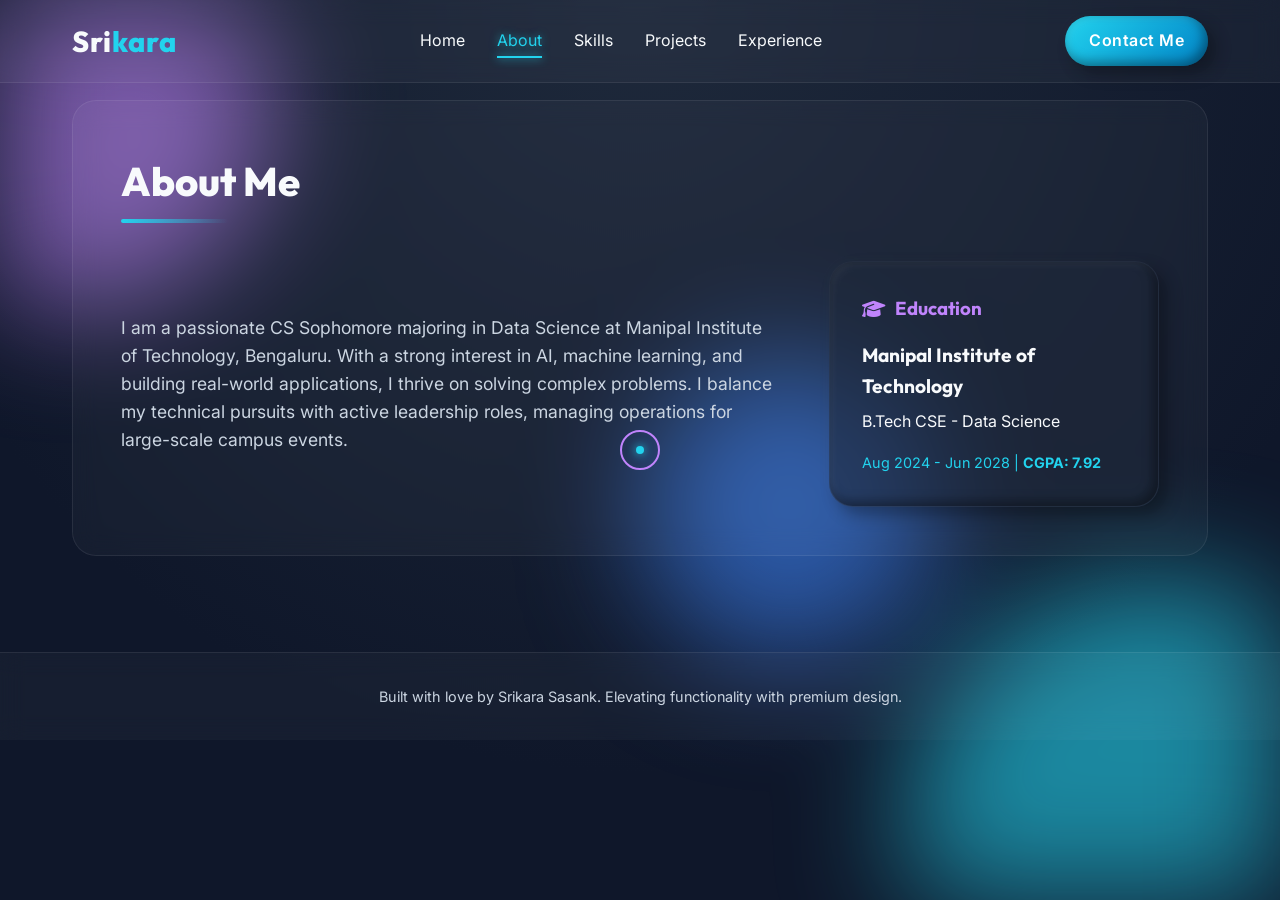
==== about.html @ fafae760 "Add files via upload" ====
<!DOCTYPE html>
<html lang="en">

<head>
    <meta charset="UTF-8">
    <meta name="viewport" content="width=device-width, initial-scale=1.0">
    <title>Srikara Sasank | Portfolio - About</title>
    <meta name="description" content="Portfolio of Varanasi Sai Srikara Sasank - Data Science Undergrad & Software Developer">
    <link rel="stylesheet" href="css/style.css">
    <link href="https://fonts.googleapis.com/css2?family=Outfit:wght@300;400;600;800&family=Inter:wght@300;400;600&display=swap" rel="stylesheet">
    <link rel="stylesheet" href="https://cdnjs.cloudflare.com/ajax/libs/font-awesome/6.4.0/css/all.min.css">
</head>

<body class="page-transition">
    <!-- Liquid Animated Background -->
    <div class="liquid-bg">
        <div class="blob blob-1"></div>
        <div class="blob blob-2"></div>
        <div class="blob blob-3"></div>
    </div>

    <!-- Custom Cursor -->
    <div class="cursor-dot"></div>
    <div class="cursor-outline"></div>

    <!-- Navigation (Glassmorphism) -->
    <nav class="glass-nav">
        <div class="nav-content">
            <div class="logo">Sri<span>kara</span></div>
            <ul class="nav-links">
                <li><a href="index.html" class="nav-link">Home</a></li>
                <li><a href="about.html" class="nav-link active">About</a></li>
                <li><a href="skills.html" class="nav-link">Skills</a></li>
                <li><a href="projects.html" class="nav-link">Projects</a></li>
                <li><a href="experience.html" class="nav-link">Experience</a></li>
            </ul>
            <a href="mailto:srikarasasankv@gmail.com" class="btn clay-btn ripple-btn">Contact Me</a>
        </div>
    </nav>

    <main id="main-content">
        <!-- About Section -->
        <section id="about" class="about-section glass-panel">
            <div class="section-header">
                <h2>About Me</h2>
            </div>
            <div class="about-content">
                <div class="about-text">
                    <p>I am a passionate CS Sophomore majoring in Data Science at Manipal Institute of Technology,
                        Bengaluru. With a strong interest in AI, machine learning, and building real-world applications,
                        I thrive on solving complex problems. I balance my technical pursuits with active leadership
                        roles, managing operations for large-scale campus events.</p>
                </div>
                <div class="clay-card education-card tilt-card">
                    <h3><i class="fas fa-graduation-cap"></i> Education</h3>
                    <h4>Manipal Institute of Technology</h4>
                    <p>B.Tech CSE - Data Science</p>
                    <p class="date">Aug 2024 - Jun 2028 | <strong>CGPA: 7.92</strong></p>
                </div>
            </div>
        </section>
    </main>

    <footer class="glass-footer">
        <p>Built with love by Srikara Sasank. Elevating functionality with premium design.</p>
    </footer>

    <script src="js/script.js"></script>
</body>

</html>
---- css/style.css ----
/* --- Global Variables & Reset --- */
:root {
    --bg-dark: #0f172a;
    --text-main: #f8fafc;
    --text-muted: #cbd5e1;
    --accent-cyan: #22d3ee;
    --accent-purple: #c084fc;
    
    /* Glassmorphism */
    --glass-bg: rgba(255, 255, 255, 0.03);
    --glass-border: rgba(255, 255, 255, 0.08);
    --glass-blur: blur(12px);

    /* Claymorphism Dark Mode */
    --clay-bg: rgba(30, 41, 59, 0.6);
    --clay-shadow: 
        8px 8px 16px rgba(0, 0, 0, 0.3),
        -4px -4px 12px rgba(255, 255, 255, 0.02),
        inset -4px -4px 12px rgba(0, 0, 0, 0.4),
        inset 4px 4px 10px rgba(255, 255, 255, 0.05);
}

* {
    margin: 0;
    padding: 0;
    box-sizing: border-box;
    /* Custom cursor hiding default */
    cursor: none;
}

/* Fallback for touch screens */
@media (max-width: 768px) {
    * {
        cursor: auto;
    }
    .cursor-dot, .cursor-outline {
        display: none !important;
    }
}

html {
    scroll-behavior: smooth;
    font-family: 'Inter', sans-serif;
    color: var(--text-main);
}

body {
    background-color: var(--bg-dark);
    /* Subtle radial gradient for depth */
    background-image: radial-gradient(circle at 50% 0%, #1e293b 0%, #0f172a 70%);
    min-height: 100vh;
    overflow-x: hidden;
    position: relative;
    line-height: 1.6;
}

h1, h2, h3, h4, h5, .logo {
    font-family: 'Outfit', sans-serif;
}

a {
    text-decoration: none;
    color: inherit;
    position: relative;
}

/* --- External Links/Buttons custom hover overrides --- */
a, .btn, button {
    cursor: none; /* Let custom cursor takeover */
}

/* --- Liquid Glass Background Animation --- */
.liquid-bg {
    position: fixed;
    top: 0;
    left: 0;
    width: 100vw;
    height: 100vh;
    z-index: -1;
    overflow: hidden;
    filter: blur(60px);
}

.blob {
    position: absolute;
    border-radius: 50%;
    animation: liquidMove 15s infinite alternate ease-in-out;
    opacity: 0.6;
    mix-blend-mode: screen;
}

.blob-1 {
    width: 400px;
    height: 400px;
    background: var(--accent-purple);
    top: -10%;
    left: -10%;
    animation-delay: 0s;
}

.blob-2 {
    width: 500px;
    height: 500px;
    background: var(--accent-cyan);
    bottom: -20%;
    right: -10%;
    animation-delay: -5s;
}

.blob-3 {
    width: 300px;
    height: 300px;
    background: #3b82f6; /* Blueish */
    top: 40%;
    left: 50%;
    animation-delay: -10s;
}

@keyframes liquidMove {
    0% {
        transform: translate(0, 0) scale(1) rotate(0deg);
        border-radius: 40% 60% 70% 30% / 40% 50% 60% 50%;
    }
    50% {
        transform: translate(20vw, 10vh) scale(1.1) rotate(180deg);
        border-radius: 60% 40% 30% 70% / 50% 60% 40% 50%;
    }
    100% {
        transform: translate(-10vw, 20vh) scale(0.9) rotate(360deg);
        border-radius: 40% 60% 70% 30% / 40% 50% 60% 50%;
    }
}

/* --- Navigation --- */
.glass-nav {
    position: fixed;
    top: 0;
    width: 100%;
    z-index: 1000;
    background: var(--glass-bg);
    backdrop-filter: var(--glass-blur);
    border-bottom: 1px solid var(--glass-border);
    transition: all 0.3s ease;
}

.nav-content {
    max-width: 1200px;
    margin: 0 auto;
    padding: 1rem 2rem;
    display: flex;
    justify-content: space-between;
    align-items: center;
}

.logo {
    font-size: 1.8rem;
    font-weight: 800;
    letter-spacing: 1px;
}

.logo span {
    color: var(--accent-cyan);
}

.nav-links {
    display: flex;
    list-style: none;
    gap: 2rem;
}

.nav-links a {
    font-size: 1rem;
    font-weight: 400;
    transition: color 0.3s, text-shadow 0.3s;
    position: relative;
    padding: 0.5rem 0;
}

.nav-links a.active {
    color: var(--accent-cyan);
    text-shadow: 0 0 8px rgba(34, 211, 238, 0.6);
}

.nav-links a:hover {
    color: var(--accent-cyan);
}

.nav-links a::after {
    content: '';
    position: absolute;
    width: 0;
    height: 2px;
    bottom: 0px;
    left: 0;
    background: var(--accent-cyan);
    transition: width 0.3s;
    box-shadow: 0 0 10px var(--accent-cyan);
}

.nav-links a:hover::after,
.nav-links a.active::after {
    width: 100%;
}

/* --- Layout & Typography --- */
main {
    max-width: 1200px;
    margin: 0 auto;
    padding: 100px 2rem 2rem;
}

/* Page Transition Mechanics */
#main-content {
    opacity: 0;
    transform: translateY(20px);
    transition: opacity 0.6s ease-out, transform 0.6s cubic-bezier(0.175, 0.885, 0.32, 1.275);
}

#main-content.page-enter-active {
    opacity: 1;
    transform: translateY(0);
}

#main-content.page-exit-active {
    opacity: 0;
    transform: translateY(-20px) scale(0.98);
    transition: opacity 0.5s ease-in, transform 0.5s ease-in;
}

.section-header {
    margin-bottom: 3rem;
}

.section-header h2 {
    font-size: 2.5rem;
    font-weight: 800;
    display: inline-block;
    position: relative;
}

.section-header h2::after {
    content: '';
    position: absolute;
    width: 60%;
    height: 4px;
    background: linear-gradient(90deg, var(--accent-cyan), transparent);
    bottom: -10px;
    left: 0;
    border-radius: 2px;
}

.text-center {
    text-align: center;
}

.text-center h2::after {
    left: 20%;
    background: linear-gradient(90deg, transparent, var(--accent-cyan), transparent);
}


/* --- Hero Section --- */
.hero-section {
    min-height: 85vh;
    display: flex;
    flex-direction: column;
    justify-content: center;
    align-items: center;
    position: relative;
}

.hero-title {
    font-size: 4.5rem;
    line-height: 1.2;
    margin-bottom: 1rem;
    z-index: 2;
    position: relative;
}

.gradient-text {
    background: linear-gradient(90deg, var(--accent-cyan), var(--accent-purple));
    -webkit-background-clip: text;
    -webkit-text-fill-color: transparent;
}

.hero-subtitle {
    font-size: 1.5rem;
    color: var(--text-muted);
    font-weight: 300;
    margin-bottom: 2.5rem;
    max-width: 600px;
    margin-left: auto;
    margin-right: auto;
}

.social-links {
    display: flex;
    gap: 1.5rem;
    justify-content: center;
}

/* Liquid Button / Icon */
.liquid-icon {
    display: flex;
    align-items: center;
    justify-content: center;
    width: 50px;
    height: 50px;
    border-radius: 40% 60% 70% 30% / 40% 50% 60% 50%;
    background: rgba(255,255,255,0.05);
    backdrop-filter: blur(10px);
    border: 1px solid rgba(255,255,255,0.1);
    font-size: 1.2rem;
    color: var(--text-main);
    transition: all 0.4s ease;
    animation: liquidBorder 5s infinite linear;
}

.liquid-icon:hover {
    background: var(--accent-cyan);
    color: var(--bg-dark);
    transform: translateY(-5px) scale(1.1);
    box-shadow: 0 0 20px rgba(34, 211, 238, 0.5);
}

@keyframes liquidBorder {
    0% { border-radius: 40% 60% 70% 30% / 40% 50% 60% 50%; }
    50% { border-radius: 60% 40% 30% 70% / 50% 60% 40% 50%; }
    100% { border-radius: 40% 60% 70% 30% / 40% 50% 60% 50%; }
}

/* --- Components --- */

/* Glass Panel (General use) */
.glass-panel {
    background: var(--glass-bg);
    backdrop-filter: var(--glass-blur);
    border: 1px solid var(--glass-border);
    border-radius: 24px;
    padding: 3rem;
    margin-bottom: 4rem;
}

/* Clay Card */
.clay-card {
    background: var(--clay-bg);
    border-radius: 24px;
    padding: 2rem;
    box-shadow: var(--clay-shadow);
    transition: transform 0.3s ease, box-shadow 0.3s ease;
    border: 1px solid rgba(255,255,255,0.03);
    position: relative;
    overflow: hidden;
}

.tilt-card {
    transform-style: preserve-3d;
}

.clay-card:hover {
    box-shadow: 
        15px 15px 25px rgba(0, 0, 0, 0.5),
        -5px -5px 15px rgba(34, 211, 238, 0.1), /* Cyan subtle glow */
        inset -2px -2px 10px rgba(0, 0, 0, 0.5),
        inset 2px 2px 8px rgba(255, 255, 255, 0.08);
}

/* Glass Card */
.glass-card {
    background: linear-gradient(135deg, rgba(255,255,255,0.05), rgba(255,255,255,0));
    backdrop-filter: blur(10px);
    border: 1px solid var(--glass-border);
    border-radius: 24px;
    padding: 2rem;
    position: relative;
    overflow: hidden;
    box-shadow: 0 8px 32px 0 rgba(0,0,0,0.3);
    transition: all 0.3s ease;
}

.glass-card::before {
    content: '';
    position: absolute;
    top: 0; left: -100%;
    width: 50%; height: 100%;
    background: linear-gradient(90deg, transparent, rgba(255,255,255,0.05), transparent);
    transform: skewX(-20deg);
    transition: left 0.5s ease;
}

.glass-card:hover::before {
    left: 150%;
}

.glass-card:hover {
    border-color: rgba(34, 211, 238, 0.4);
    box-shadow: 0 10px 40px rgba(34, 211, 238, 0.2);
}

/* --- Specific Sections --- */

.about-content {
    display: grid;
    grid-template-columns: 2fr 1fr;
    gap: 3rem;
    align-items: center;
}

.about-text p {
    font-size: 1.1rem;
    color: var(--text-muted);
}

.education-card h3 {
    color: var(--accent-purple);
    margin-bottom: 1rem;
    display: flex;
    align-items: center;
    gap: 10px;
}

.education-card h4 {
    font-size: 1.2rem;
    margin-bottom: 0.5rem;
}

.education-card .date {
    font-size: 0.9rem;
    color: var(--accent-cyan);
    margin-top: 1rem;
}

/* Skills */
.skills-grid {
    display: grid;
    grid-template-columns: repeat(auto-fit, minmax(280px, 1fr));
    gap: 2rem;
}

.skill-category h3 {
    margin-bottom: 1.5rem;
    color: var(--accent-cyan);
}

.skill-tags {
    display: flex;
    flex-wrap: wrap;
    gap: 10px;
}

.skill-tag {
    background: rgba(255,255,255,0.05);
    border: 1px solid var(--glass-border);
    padding: 6px 14px;
    border-radius: 20px;
    font-size: 0.9rem;
    color: var(--text-main);
    transition: all 0.3s cubic-bezier(0.175, 0.885, 0.32, 1.275);
    position: relative;
    overflow: hidden;
}

.skill-tag:hover {
    background: rgba(6, 182, 212, 0.2);
    border-color: var(--accent-cyan);
    transform: scale(1.1) translateY(-2px);
    box-shadow: 0 5px 15px rgba(34, 211, 238, 0.4);
}

/* Projects */
.projects-grid {
    display: grid;
    grid-template-columns: repeat(auto-fit, minmax(320px, 1fr));
    gap: 2rem;
    margin-bottom: 5rem;
}

.project-card h3 {
    font-size: 1.5rem;
    margin-bottom: 0.5rem;
    color: var(--text-main);
    transform: translateZ(30px); /* 3D pop for tilt */
}

.project-card .tech-stack {
    color: var(--accent-purple);
    font-size: 0.9rem;
    font-weight: 600;
    margin-bottom: 1rem;
}

.project-card p:not(.tech-stack) {
    color: var(--text-muted);
    font-size: 0.95rem;
    margin-bottom: 1.5rem;
}

.project-link {
    display: inline-block;
    padding: 8px 16px;
    background: rgba(255,255,255,0.05);
    border: 1px solid var(--glass-border);
    border-radius: 20px;
    color: var(--accent-cyan);
    font-size: 0.9rem;
    transition: all 0.3s cubic-bezier(0.175, 0.885, 0.32, 1.275);
    position: relative;
    overflow: hidden;
}

.project-link:hover {
    background: var(--accent-cyan);
    color: var(--bg-dark);
    transform: scale(1.05) translateY(-2px);
    box-shadow: 0 8px 20px rgba(34, 211, 238, 0.6);
}

/* Timeline / Experience */
.timeline {
    position: relative;
    padding-left: 20px;
}

.timeline::before {
    content: '';
    position: absolute;
    left: 0;
    top: 0;
    height: 100%;
    width: 2px;
    background: linear-gradient(to bottom, var(--accent-cyan), var(--accent-purple));
}

.timeline-item {
    position: relative;
    margin-bottom: 2rem;
}

.timeline-item::after {
    content: '';
    position: absolute;
    width: 14px;
    height: 14px;
    background: var(--bg-dark);
    border: 2px solid var(--accent-cyan);
    border-radius: 50%;
    left: -28px;
    top: 20px;
    transition: all 0.3s;
}

.timeline-item:hover::after {
    background: var(--accent-cyan);
    box-shadow: 0 0 15px var(--accent-cyan);
    transform: scale(1.3);
}

.timeline-item h4 {
    font-size: 1.3rem;
    color: var(--text-main);
    transform: translateZ(20px);
}

.timeline-item h5 {
    font-size: 1rem;
    color: var(--accent-cyan);
    margin-bottom: 0.5rem;
}

.timeline-item .date {
    font-size: 0.85rem;
    color: var(--text-muted);
    margin-bottom: 0.5rem;
    background: rgba(255,255,255,0.05);
    display: inline-block;
    padding: 2px 8px;
    border-radius: 10px;
}

.timeline-item p {
    color: var(--text-muted);
    font-size: 0.95rem;
}

/* Certs */
.certs-section {
    margin-bottom: 5rem;
}

.certs-container p {
    margin-bottom: 0.5rem;
    color: var(--text-muted);
}
.certs-container strong {
    color: var(--text-main);
}

/* Footer */
.glass-footer {
    text-align: center;
    padding: 2rem;
    background: var(--glass-bg);
    backdrop-filter: var(--glass-blur);
    border-top: 1px solid var(--glass-border);
    color: var(--text-muted);
    font-size: 0.9rem;
}

/* Responsive */
@media (max-width: 768px) {
    .hero-title { font-size: 3rem; }
    .hero-subtitle { font-size: 1.2rem; }
    .about-content { grid-template-columns: 1fr; }
    .nav-links { display: none; } /* Could add hamburger menu for full implementation */
}

/* --- ADDITIONS: Crazy Animations & UI Upgrades --- */

/* Ripple Effect Styles */
.ripple-btn, .touch-ripple {
    position: relative;
    overflow: hidden;
}

.ripple {
    position: absolute;
    border-radius: 50%;
    background: rgba(255, 255, 255, 0.4);
    transform: scale(0);
    animation: ripple-anim 0.6s linear;
    pointer-events: none;
    z-index: 10;
}

@keyframes ripple-anim {
    to {
        transform: scale(4);
        opacity: 0;
    }
}

/* Custom Cursor */
.cursor-dot {
    width: 8px;
    height: 8px;
    background-color: var(--accent-cyan);
    border-radius: 50%;
    position: fixed;
    top: 50%;
    left: 50%;
    transform: translate(-50%, -50%);
    pointer-events: none;
    z-index: 9999;
    box-shadow: 0 0 10px var(--accent-cyan);
    transition: width 0.2s, height 0.2s;
}

.cursor-outline {
    width: 40px;
    height: 40px;
    border: 2px solid var(--accent-purple);
    border-radius: 50%;
    position: fixed;
    top: 50%;
    left: 50%;
    transform: translate(-50%, -50%);
    pointer-events: none;
    z-index: 9998;
    transition: width 0.2s, height 0.2s, background-color 0.2s, border-color 0.2s;
}

.cursor-hover {
    width: 60px;
    height: 60px;
    background-color: rgba(34, 211, 238, 0.1);
    border-color: var(--accent-cyan);
    mix-blend-mode: screen;
}

/* Enhance existing buttons */
.btn {
    display: inline-block;
    padding: 12px 24px;
    font-weight: 600;
    letter-spacing: 0.5px;
    border: none;
    outline: none;
}

.clay-btn {
    background: linear-gradient(135deg, var(--accent-cyan), #0284c7);
    color: #fff;
    border-radius: 30px;
    box-shadow: var(--clay-shadow);
    transition: all 0.3s cubic-bezier(0.175, 0.885, 0.32, 1.275);
}

.clay-btn:hover {
    transform: translateY(-3px) scale(1.05);
    box-shadow: 0 10px 25px rgba(34, 211, 238, 0.5), inset -2px -2px 5px rgba(0,0,0,0.2), inset 2px 2px 8px rgba(255,255,255,0.3);
}
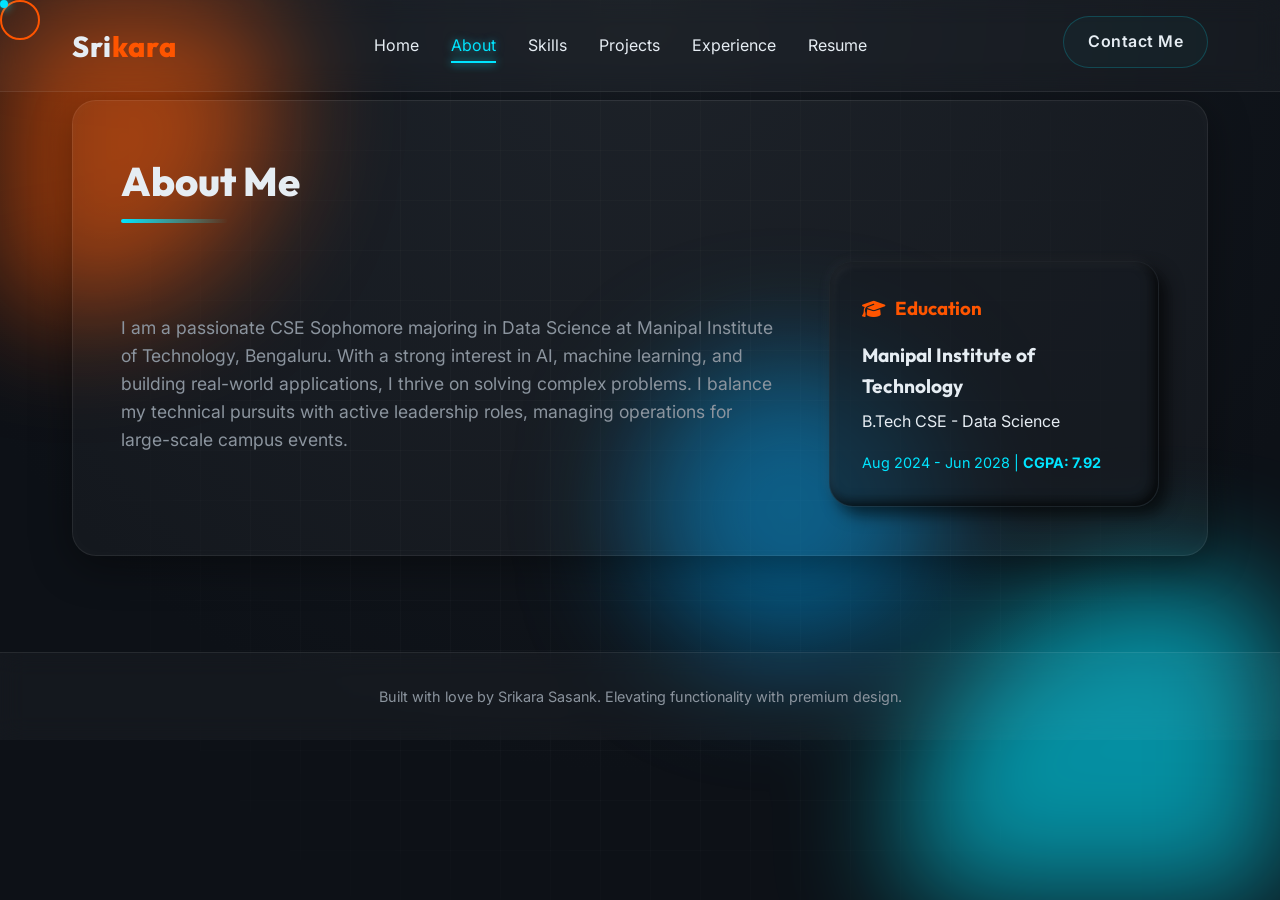
==== commit 27fd8070: "Add files via upload" ====
--- a/about.html
+++ b/about.html
@@ -5,9 +5,12 @@
     <meta charset="UTF-8">
     <meta name="viewport" content="width=device-width, initial-scale=1.0">
     <title>Srikara Sasank | Portfolio - About</title>
-    <meta name="description" content="Portfolio of Varanasi Sai Srikara Sasank - Data Science Undergrad & Software Developer">
+    <meta name="description"
+        content="Portfolio of Varanasi Sai Srikara Sasank - Data Science Undergrad & Software Developer">
     <link rel="stylesheet" href="css/style.css">
-    <link href="https://fonts.googleapis.com/css2?family=Outfit:wght@300;400;600;800&family=Inter:wght@300;400;600&display=swap" rel="stylesheet">
+    <link
+        href="https://fonts.googleapis.com/css2?family=Outfit:wght@300;400;600;800&family=Inter:wght@300;400;600&display=swap"
+        rel="stylesheet">
     <link rel="stylesheet" href="https://cdnjs.cloudflare.com/ajax/libs/font-awesome/6.4.0/css/all.min.css">
 </head>
 
@@ -33,8 +36,11 @@
                 <li><a href="skills.html" class="nav-link">Skills</a></li>
                 <li><a href="projects.html" class="nav-link">Projects</a></li>
                 <li><a href="experience.html" class="nav-link">Experience</a></li>
+                <li><a href="assets/Srikara_Sasank_Resume.pdf" target="_blank" class="nav-link">Resume</a></li>
             </ul>
-            <a href="mailto:srikarasasankv@gmail.com" class="btn clay-btn ripple-btn">Contact Me</a>
+            <div class="nav-actions">
+                <a href="#" class="btn clay-btn ripple-btn contact-modal-trigger">Contact Me</a>
+            </div>
         </div>
     </nav>
 
@@ -46,7 +52,7 @@
             </div>
             <div class="about-content">
                 <div class="about-text">
-                    <p>I am a passionate CS Sophomore majoring in Data Science at Manipal Institute of Technology,
+                    <p>I am a passionate CSE Sophomore majoring in Data Science at Manipal Institute of Technology,
                         Bengaluru. With a strong interest in AI, machine learning, and building real-world applications,
                         I thrive on solving complex problems. I balance my technical pursuits with active leadership
                         roles, managing operations for large-scale campus events.</p>
@@ -68,4 +74,4 @@
     <script src="js/script.js"></script>
 </body>
 
-</html>
+</html>
--- a/css/style.css
+++ b/css/style.css
@@ -1,10 +1,10 @@
 /* --- Global Variables & Reset --- */
 :root {
-    --bg-dark: #0f172a;
-    --text-main: #f8fafc;
-    --text-muted: #cbd5e1;
-    --accent-cyan: #22d3ee;
-    --accent-purple: #c084fc;
+    --bg-dark: #0d1117;
+    --text-main: #e6edf3;
+    --text-muted: #8b949e;
+    --accent-cyan: #00e5ff; /* Tron Blue */
+    --accent-purple: #ff5500; /* Neon Orange */
     
     /* Glassmorphism */
     --glass-bg: rgba(255, 255, 255, 0.03);
@@ -12,11 +12,11 @@
     --glass-blur: blur(12px);
 
     /* Claymorphism Dark Mode */
-    --clay-bg: rgba(30, 41, 59, 0.6);
+    --clay-bg: rgba(22, 27, 34, 0.6);
     --clay-shadow: 
-        8px 8px 16px rgba(0, 0, 0, 0.3),
-        -4px -4px 12px rgba(255, 255, 255, 0.02),
-        inset -4px -4px 12px rgba(0, 0, 0, 0.4),
+        8px 8px 16px rgba(0, 0, 0, 0.6),
+        -4px -4px 12px rgba(255, 255, 255, 0.03),
+        inset -4px -4px 12px rgba(0, 0, 0, 0.7),
         inset 4px 4px 10px rgba(255, 255, 255, 0.05);
 }
 
@@ -44,12 +44,17 @@
     color: var(--text-main);
 }
 
+html, body {
+    max-width: 100%;
+    overflow-x: hidden;
+}
+
 body {
     background-color: var(--bg-dark);
     /* Subtle radial gradient for depth */
-    background-image: radial-gradient(circle at 50% 0%, #1e293b 0%, #0f172a 70%);
+    background-image: radial-gradient(circle at 50% 0%, #161b22 0%, #0d1117 70%);
     min-height: 100vh;
-    overflow-x: hidden;
+    position: relative;
     position: relative;
     line-height: 1.6;
 }
@@ -74,7 +79,7 @@
     position: fixed;
     top: 0;
     left: 0;
-    width: 100vw;
+    width: 100%;
     height: 100vh;
     z-index: -1;
     overflow: hidden;
@@ -110,7 +115,7 @@
 .blob-3 {
     width: 300px;
     height: 300px;
-    background: #3b82f6; /* Blueish */
+    background: #0088cc; /* Darker Tron Blue */
     top: 40%;
     left: 50%;
     animation-delay: -10s;
@@ -156,10 +161,17 @@
     font-size: 1.8rem;
     font-weight: 800;
     letter-spacing: 1px;
+    color: var(--text-main);
+    transition: all 0.3s ease;
 }
 
 .logo span {
-    color: var(--accent-cyan);
+    color: var(--accent-purple);
+}
+
+.logo:hover {
+    text-shadow: 0 0 15px var(--accent-cyan);
+    transform: scale(1.02);
 }
 
 .nav-links {
@@ -212,19 +224,20 @@
 /* Page Transition Mechanics */
 #main-content {
     opacity: 0;
-    transform: translateY(20px);
-    transition: opacity 0.6s ease-out, transform 0.6s cubic-bezier(0.175, 0.885, 0.32, 1.275);
+    transform: translate3d(0, 20px, 0);
+    transition: opacity 0.3s ease-out, transform 0.3s ease-out;
+    will-change: transform, opacity;
 }
 
 #main-content.page-enter-active {
     opacity: 1;
-    transform: translateY(0);
+    transform: translate3d(0, 0, 0);
 }
 
 #main-content.page-exit-active {
     opacity: 0;
-    transform: translateY(-20px) scale(0.98);
-    transition: opacity 0.5s ease-in, transform 0.5s ease-in;
+    transform: translate3d(0, -20px, 0) scale(0.98);
+    transition: opacity 0.3s ease-in, transform 0.3s ease-in;
 }
 
 .section-header {
@@ -646,13 +659,13 @@
     background-color: var(--accent-cyan);
     border-radius: 50%;
     position: fixed;
-    top: 50%;
-    left: 50%;
-    transform: translate(-50%, -50%);
+    top: 0;
+    left: 0;
     pointer-events: none;
-    z-index: 9999;
+    z-index: 99999;
     box-shadow: 0 0 10px var(--accent-cyan);
     transition: width 0.2s, height 0.2s;
+    will-change: transform;
 }
 
 .cursor-outline {
@@ -661,12 +674,12 @@
     border: 2px solid var(--accent-purple);
     border-radius: 50%;
     position: fixed;
-    top: 50%;
-    left: 50%;
-    transform: translate(-50%, -50%);
+    top: 0;
+    left: 0;
     pointer-events: none;
-    z-index: 9998;
+    z-index: 99998;
     transition: width 0.2s, height 0.2s, background-color 0.2s, border-color 0.2s;
+    will-change: transform;
 }
 
 .cursor-hover {
@@ -688,15 +701,188 @@
 }
 
 .clay-btn {
-    background: linear-gradient(135deg, var(--accent-cyan), #0284c7);
-    color: #fff;
+    background: rgba(0, 229, 255, 0.03);
+    color: var(--text-main);
     border-radius: 30px;
-    box-shadow: var(--clay-shadow);
+    border: 1px solid rgba(0, 229, 255, 0.2);
+    box-shadow: none;
     transition: all 0.3s cubic-bezier(0.175, 0.885, 0.32, 1.275);
+    text-shadow: none;
 }
 
 .clay-btn:hover {
-    transform: translateY(-3px) scale(1.05);
-    box-shadow: 0 10px 25px rgba(34, 211, 238, 0.5), inset -2px -2px 5px rgba(0,0,0,0.2), inset 2px 2px 8px rgba(255,255,255,0.3);
-}
-
+    transform: translateY(-2px);
+    box-shadow: 0 5px 15px rgba(0, 229, 255, 0.15);
+    background: rgba(0, 229, 255, 0.08);
+    border-color: var(--accent-cyan);
+}
+
+/* --- EXTRA ARTISTIC TOUCHES --- */
+
+/* Tech Grid Overlay */
+body::before {
+    content: '';
+    position: fixed;
+    top: 0; left: 0;
+    width: 100%; height: 100vh;
+    background-image: 
+        linear-gradient(rgba(255,255,255,0.02) 1px, transparent 1px),
+        linear-gradient(90deg, rgba(255,255,255,0.02) 1px, transparent 1px);
+    background-size: 50px 50px;
+    z-index: -1;
+    pointer-events: none;
+    mask-image: radial-gradient(circle at center, black 40%, transparent 80%);
+    -webkit-mask-image: radial-gradient(circle at center, black 40%, transparent 80%);
+}
+
+/* Add a floating ambient glow behind glass panels */
+.glass-panel {
+    position: relative;
+    box-shadow: 0 10px 40px rgba(0, 0, 0, 0.4), inset 0 0 20px rgba(255, 255, 255, 0.02);
+}
+
+.glass-panel::before {
+    content: '';
+    position: absolute;
+    top: -2px; left: -2px; right: -2px; bottom: -2px;
+    background: linear-gradient(135deg, rgba(34, 211, 238, 0.3), rgba(192, 132, 252, 0.3), transparent 60%);
+    z-index: -1;
+    border-radius: 26px;
+    filter: blur(12px);
+    opacity: 0;
+    transition: opacity 0.8s ease;
+}
+
+.glass-panel:hover::before {
+    opacity: 0.6;
+    animation: slow-pulse 4s infinite alternate ease-in-out;
+}
+
+@keyframes slow-pulse {
+    0% { filter: blur(10px); opacity: 0.4; }
+    100% { filter: blur(16px); opacity: 0.8; }
+}
+
+/* Removed gradient text shadow for crisp typography */
+
+/* --- Modal Styles --- */
+.modal-overlay {
+    position: fixed;
+    top: 0;
+    left: 0;
+    width: 100%;
+    height: 100vh;
+    background: rgba(10, 10, 10, 0.8);
+    backdrop-filter: blur(15px);
+    z-index: 9999;
+    display: flex;
+    justify-content: center;
+    align-items: center;
+    opacity: 0;
+    pointer-events: none;
+    transition: opacity 0.4s ease;
+}
+
+.modal-overlay.active {
+    opacity: 1;
+    pointer-events: all;
+}
+
+.modal-content {
+    width: 90%;
+    max-width: 500px;
+    position: relative;
+    transform: translateY(50px) scale(0.9);
+    transition: transform 0.4s cubic-bezier(0.175, 0.885, 0.32, 1.275);
+    padding: 3rem 2rem;
+    text-align: center;
+}
+
+.modal-overlay.active .modal-content {
+    transform: translateY(0) scale(1);
+}
+
+.modal-close {
+    position: absolute;
+    top: 20px;
+    right: 20px;
+    background: transparent;
+    border: none;
+    color: var(--text-muted);
+    font-size: 1.5rem;
+    cursor: none; /* Let custom cursor take over */
+    transition: color 0.3s;
+}
+
+.modal-close:hover {
+    color: var(--accent-cyan);
+}
+
+.modal-title {
+    font-size: 2rem;
+    margin-bottom: 1rem;
+    color: var(--text-main);
+}
+
+.modal-desc {
+    color: var(--text-muted);
+    margin-bottom: 2rem;
+    font-size: 1rem;
+    line-height: 1.5;
+}
+
+.contact-methods {
+    display: flex;
+    flex-direction: column;
+    gap: 1.5rem;
+}
+
+.contact-method-card {
+    display: flex;
+    align-items: center;
+    gap: 1.5rem;
+    padding: 1.5rem;
+    text-decoration: none;
+    background: rgba(255,255,255,0.03);
+}
+
+.contact-method-card i {
+    font-size: 2rem;
+    color: var(--accent-cyan);
+    background: rgba(16, 185, 129, 0.1);
+    padding: 15px;
+    border-radius: 50%;
+}
+
+.method-details {
+    display: flex;
+    flex-direction: column;
+    text-align: left;
+}
+
+.method-label {
+    font-size: 0.85rem;
+    color: var(--text-muted);
+    text-transform: uppercase;
+    letter-spacing: 1px;
+}
+
+.method-value {
+    font-size: 1.1rem;
+    font-weight: 600;
+    color: var(--text-main);
+}
+
+.copy-btn {
+    color: var(--accent-cyan);
+    background: rgba(0, 229, 255, 0.1) !important;
+    border: 1px solid rgba(0, 229, 255, 0.3) !important;
+    transition: all 0.3s ease;
+}
+
+.copy-btn:hover {
+    background: var(--accent-cyan) !important;
+    color: var(--bg-dark) !important;
+    box-shadow: 0 0 15px var(--accent-cyan);
+    transform: scale(1.05);
+}
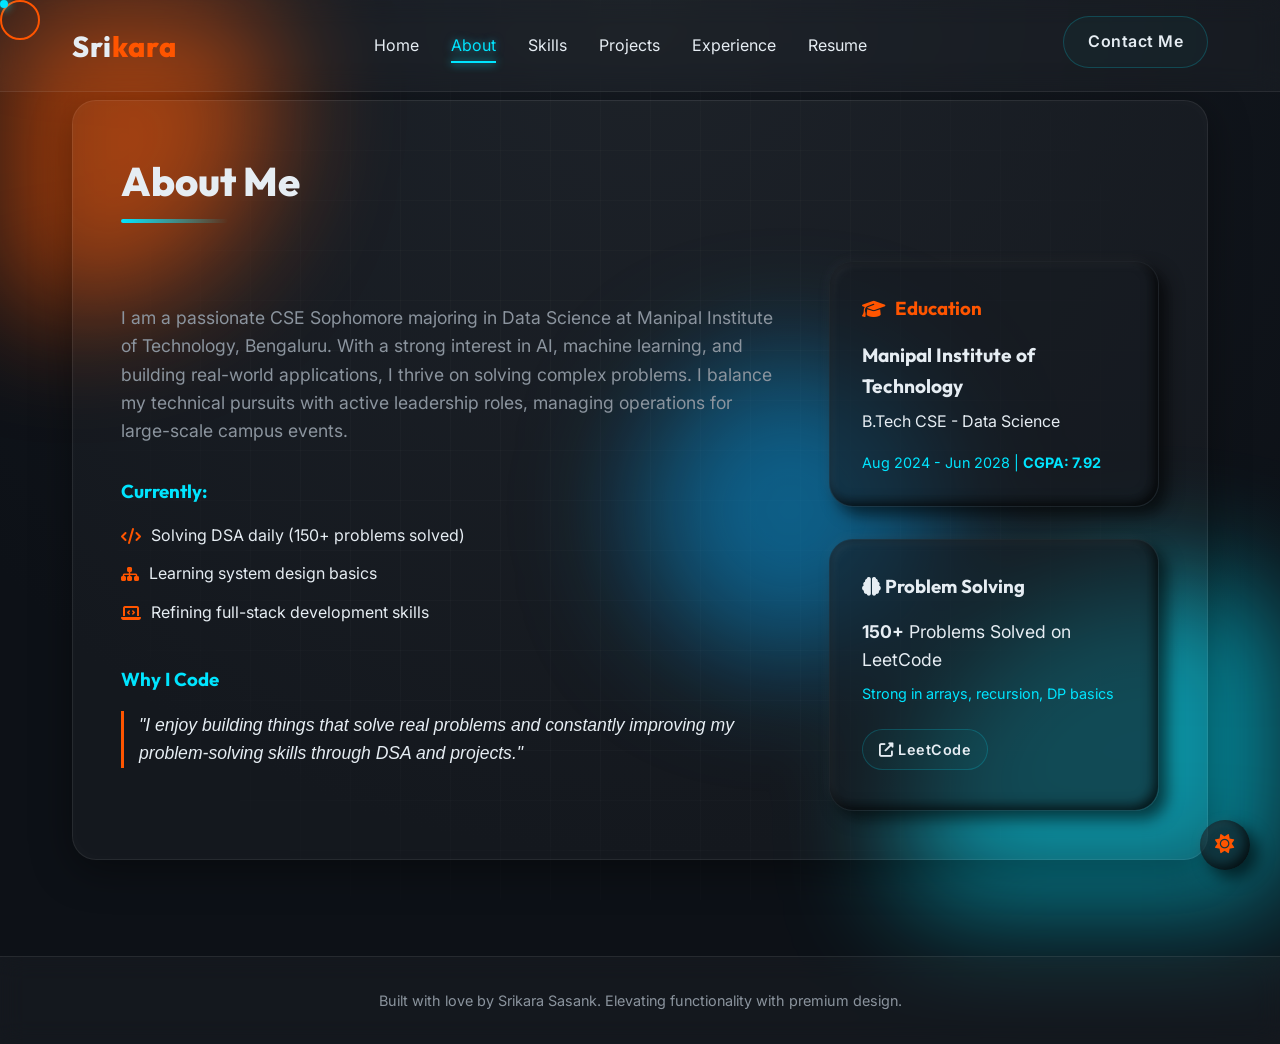
==== commit c9188b6f: "Add files via upload" ====
--- a/about.html
+++ b/about.html
@@ -56,12 +56,41 @@
                         Bengaluru. With a strong interest in AI, machine learning, and building real-world applications,
                         I thrive on solving complex problems. I balance my technical pursuits with active leadership
                         roles, managing operations for large-scale campus events.</p>
+                    
+                    <div class="currently-section" style="margin-top: 2rem;">
+                        <h3 style="color: var(--accent-cyan); margin-bottom: 1rem;">Currently:</h3>
+                        <ul style="list-style: none; padding-left: 0;">
+                            <li style="margin-bottom: 0.8rem; display: flex; align-items: center; gap: 10px;"><i class="fas fa-code" style="color: var(--accent-purple);"></i> Solving DSA daily (150+ problems solved)</li>
+                            <li style="margin-bottom: 0.8rem; display: flex; align-items: center; gap: 10px;"><i class="fas fa-sitemap" style="color: var(--accent-purple);"></i> Learning system design basics</li>
+                            <li style="margin-bottom: 0.8rem; display: flex; align-items: center; gap: 10px;"><i class="fas fa-laptop-code" style="color: var(--accent-purple);"></i> Refining full-stack development skills</li>
+                        </ul>
+                    </div>
+
+                    <div class="why-code-section" style="margin-top: 2.5rem;">
+                        <h3 style="color: var(--accent-cyan); margin-bottom: 1rem;">Why I Code</h3>
+                        <p style="border-left: 3px solid var(--accent-purple); padding-left: 15px; font-style: italic; color: var(--text-main);">
+                            "I enjoy building things that solve real problems and constantly improving my problem-solving skills through DSA and projects."
+                        </p>
+                    </div>
                 </div>
-                <div class="clay-card education-card tilt-card">
-                    <h3><i class="fas fa-graduation-cap"></i> Education</h3>
-                    <h4>Manipal Institute of Technology</h4>
-                    <p>B.Tech CSE - Data Science</p>
-                    <p class="date">Aug 2024 - Jun 2028 | <strong>CGPA: 7.92</strong></p>
+                
+                <div class="about-sidebar">
+                    <div class="clay-card education-card tilt-card" style="margin-bottom: 2rem;">
+                        <h3><i class="fas fa-graduation-cap"></i> Education</h3>
+                        <h4>Manipal Institute of Technology</h4>
+                        <p>B.Tech CSE - Data Science</p>
+                        <p class="date">Aug 2024 - Jun 2028 | <strong>CGPA: 7.92</strong></p>
+                    </div>
+
+                    <div class="clay-card standout-card tilt-card">
+                        <h3><i class="fas fa-brain"></i> Problem Solving</h3>
+                        <div class="dsa-stats" style="margin-top: 1rem;">
+                            <p style="font-size: 1.1rem; margin-bottom: 0.5rem;"><strong>150+</strong> Problems Solved on LeetCode</p>
+                            <p class="topics" style="color: var(--accent-cyan); font-size: 0.9rem; margin-bottom: 1.5rem;">Strong in arrays, recursion, DP basics</p>
+                        </div>
+                        <!-- Placeholder link for Leetcode since I don't have exact username -->
+                        <a href="https://leetcode.com/" target="_blank" class="btn clay-btn ripple-btn" style="padding: 8px 16px; font-size: 0.9rem;"><i class="fas fa-external-link-alt"></i> LeetCode</a>
+                    </div>
                 </div>
             </div>
         </section>
--- a/css/style.css
+++ b/css/style.css
@@ -886,3 +886,94 @@
     box-shadow: 0 0 15px var(--accent-cyan);
     transform: scale(1.05);
 }
+
+/* --- Phase 1: Hero Section Additions --- */
+.fade-in-up {
+    animation: fadeInUp 1s cubic-bezier(0.23, 1, 0.32, 1) forwards;
+    opacity: 0;
+    transform: translateY(30px);
+}
+
+@keyframes fadeInUp {
+    to {
+        opacity: 1;
+        transform: translateY(0);
+    }
+}
+
+.role-title {
+    font-size: 1.8rem;
+    color: var(--text-main);
+    margin-bottom: 1rem;
+    font-weight: 600;
+}
+
+.value-statement {
+    font-size: 1.2rem;
+    color: var(--text-muted);
+    margin-bottom: 2.5rem;
+    max-width: 650px;
+    margin-left: auto;
+    margin-right: auto;
+    line-height: 1.6;
+}
+
+.hero-ctas {
+    display: flex;
+    gap: 1.5rem;
+    justify-content: center;
+    flex-wrap: wrap;
+}
+
+/* --- Phase 2: Case Study Additions --- */
+.case-study-card {
+    display: flex;
+    flex-direction: column;
+}
+
+.case-study-section {
+    margin-bottom: 1rem;
+}
+
+.case-study-section h4 {
+    color: var(--accent-cyan);
+    font-size: 1.05rem;
+    margin-bottom: 0.3rem;
+    font-weight: 600;
+}
+
+.case-study-section p {
+    margin-bottom: 0 !important;
+    font-size: 0.95rem;
+}
+
+.project-links {
+    margin-top: auto;
+    padding-top: 1.5rem;
+    display: flex;
+    gap: 1rem;
+}
+
+/* --- Phase 8: Light Mode Variables --- */
+body.light-mode {
+    --bg-dark: #f0f2f5;
+    --text-main: #1a1a1a;
+    --text-muted: #555555;
+    --glass-bg: rgba(255, 255, 255, 0.7);
+    --glass-border: rgba(0, 0, 0, 0.1);
+    --clay-bg: rgba(255, 255, 255, 0.8);
+    --clay-shadow: 
+        8px 8px 16px rgba(0, 0, 0, 0.1),
+        -4px -4px 12px rgba(255, 255, 255, 0.8),
+        inset -4px -4px 12px rgba(0, 0, 0, 0.05),
+        inset 4px 4px 10px rgba(255, 255, 255, 0.5);
+    background-image: radial-gradient(circle at 50% 0%, #ffffff 0%, #f0f2f5 70%);
+}
+body.light-mode .timeline-item::after {
+    background: #ffffff;
+}
+body.light-mode::before {
+    background-image: 
+        linear-gradient(rgba(0,0,0,0.05) 1px, transparent 1px),
+        linear-gradient(90deg, rgba(0,0,0,0.05) 1px, transparent 1px);
+}
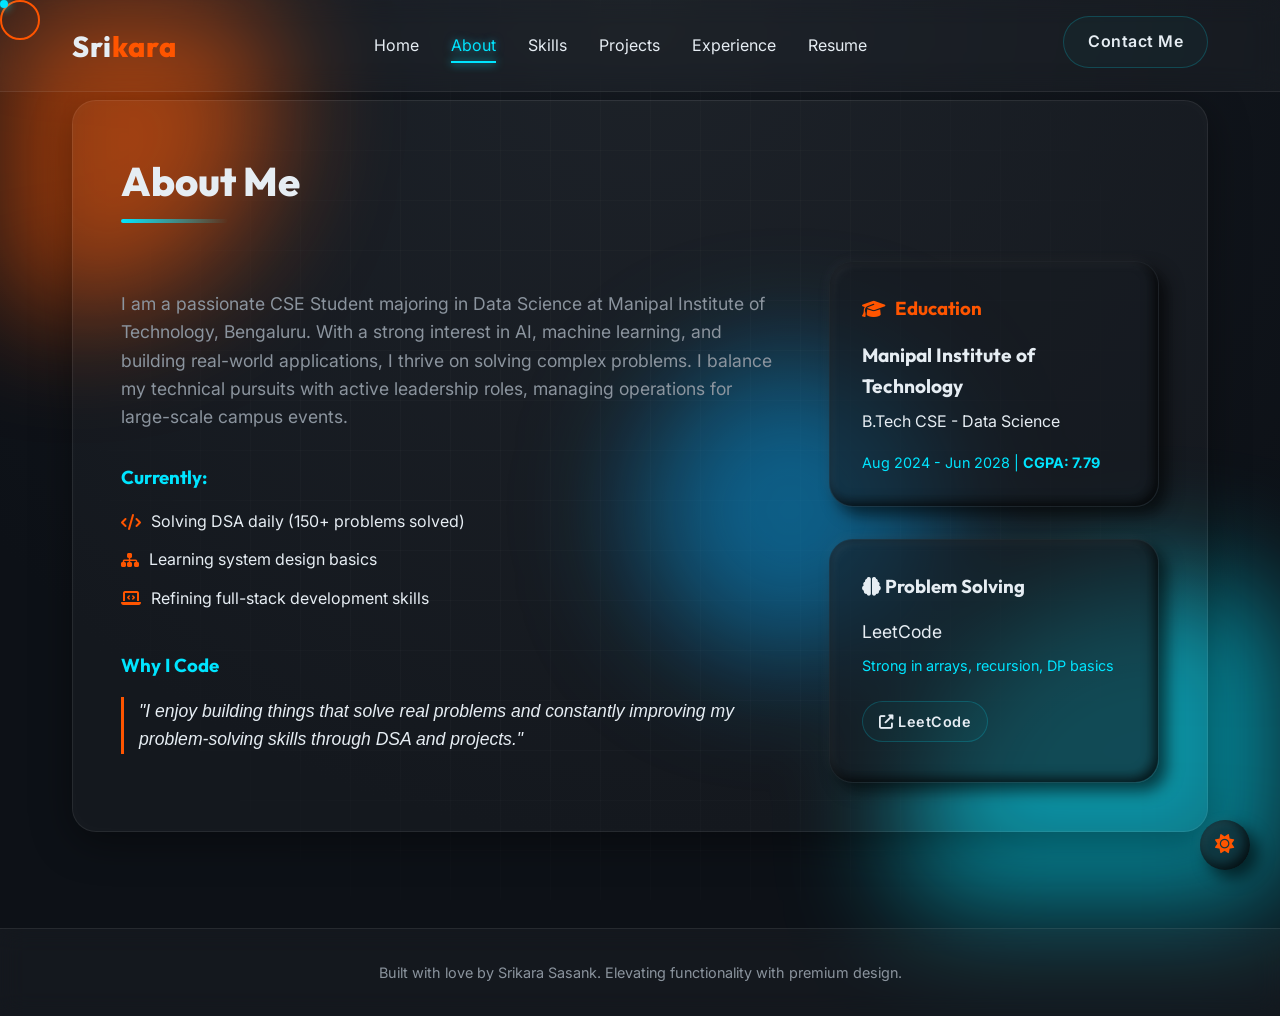
==== commit 937a6ab9: "Update about.html" ====
--- a/about.html
+++ b/about.html
@@ -52,7 +52,7 @@
             </div>
             <div class="about-content">
                 <div class="about-text">
-                    <p>I am a passionate CSE Sophomore majoring in Data Science at Manipal Institute of Technology,
+                    <p>I am a passionate CSE Student majoring in Data Science at Manipal Institute of Technology,
                         Bengaluru. With a strong interest in AI, machine learning, and building real-world applications,
                         I thrive on solving complex problems. I balance my technical pursuits with active leadership
                         roles, managing operations for large-scale campus events.</p>
@@ -79,16 +79,15 @@
                         <h3><i class="fas fa-graduation-cap"></i> Education</h3>
                         <h4>Manipal Institute of Technology</h4>
                         <p>B.Tech CSE - Data Science</p>
-                        <p class="date">Aug 2024 - Jun 2028 | <strong>CGPA: 7.92</strong></p>
+                        <p class="date">Aug 2024 - Jun 2028 | <strong>CGPA: 7.79</strong></p>
                     </div>
 
                     <div class="clay-card standout-card tilt-card">
                         <h3><i class="fas fa-brain"></i> Problem Solving</h3>
                         <div class="dsa-stats" style="margin-top: 1rem;">
-                            <p style="font-size: 1.1rem; margin-bottom: 0.5rem;"><strong>150+</strong> Problems Solved on LeetCode</p>
+                            <p style="font-size: 1.1rem; margin-bottom: 0.5rem;">LeetCode</p>
                             <p class="topics" style="color: var(--accent-cyan); font-size: 0.9rem; margin-bottom: 1.5rem;">Strong in arrays, recursion, DP basics</p>
                         </div>
-                        <!-- Placeholder link for Leetcode since I don't have exact username -->
                         <a href="https://leetcode.com/" target="_blank" class="btn clay-btn ripple-btn" style="padding: 8px 16px; font-size: 0.9rem;"><i class="fas fa-external-link-alt"></i> LeetCode</a>
                     </div>
                 </div>
@@ -103,4 +102,4 @@
     <script src="js/script.js"></script>
 </body>
 
-</html>+</html>
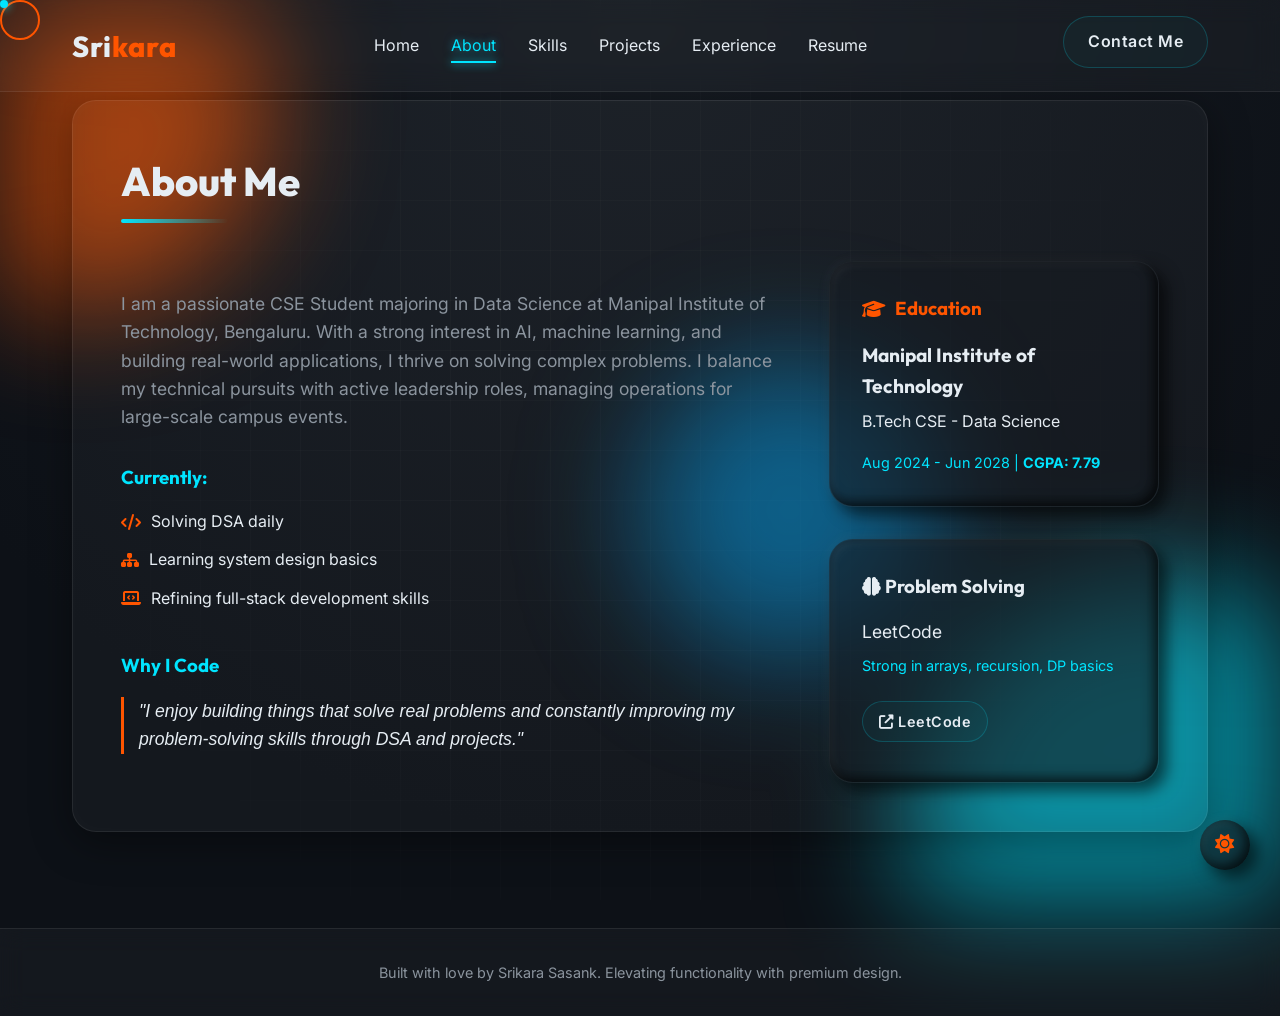
==== commit 01c4a03c: "Update about.html" ====
--- a/about.html
+++ b/about.html
@@ -60,7 +60,7 @@
                     <div class="currently-section" style="margin-top: 2rem;">
                         <h3 style="color: var(--accent-cyan); margin-bottom: 1rem;">Currently:</h3>
                         <ul style="list-style: none; padding-left: 0;">
-                            <li style="margin-bottom: 0.8rem; display: flex; align-items: center; gap: 10px;"><i class="fas fa-code" style="color: var(--accent-purple);"></i> Solving DSA daily (150+ problems solved)</li>
+                            <li style="margin-bottom: 0.8rem; display: flex; align-items: center; gap: 10px;"><i class="fas fa-code" style="color: var(--accent-purple);"></i> Solving DSA daily</li>
                             <li style="margin-bottom: 0.8rem; display: flex; align-items: center; gap: 10px;"><i class="fas fa-sitemap" style="color: var(--accent-purple);"></i> Learning system design basics</li>
                             <li style="margin-bottom: 0.8rem; display: flex; align-items: center; gap: 10px;"><i class="fas fa-laptop-code" style="color: var(--accent-purple);"></i> Refining full-stack development skills</li>
                         </ul>
